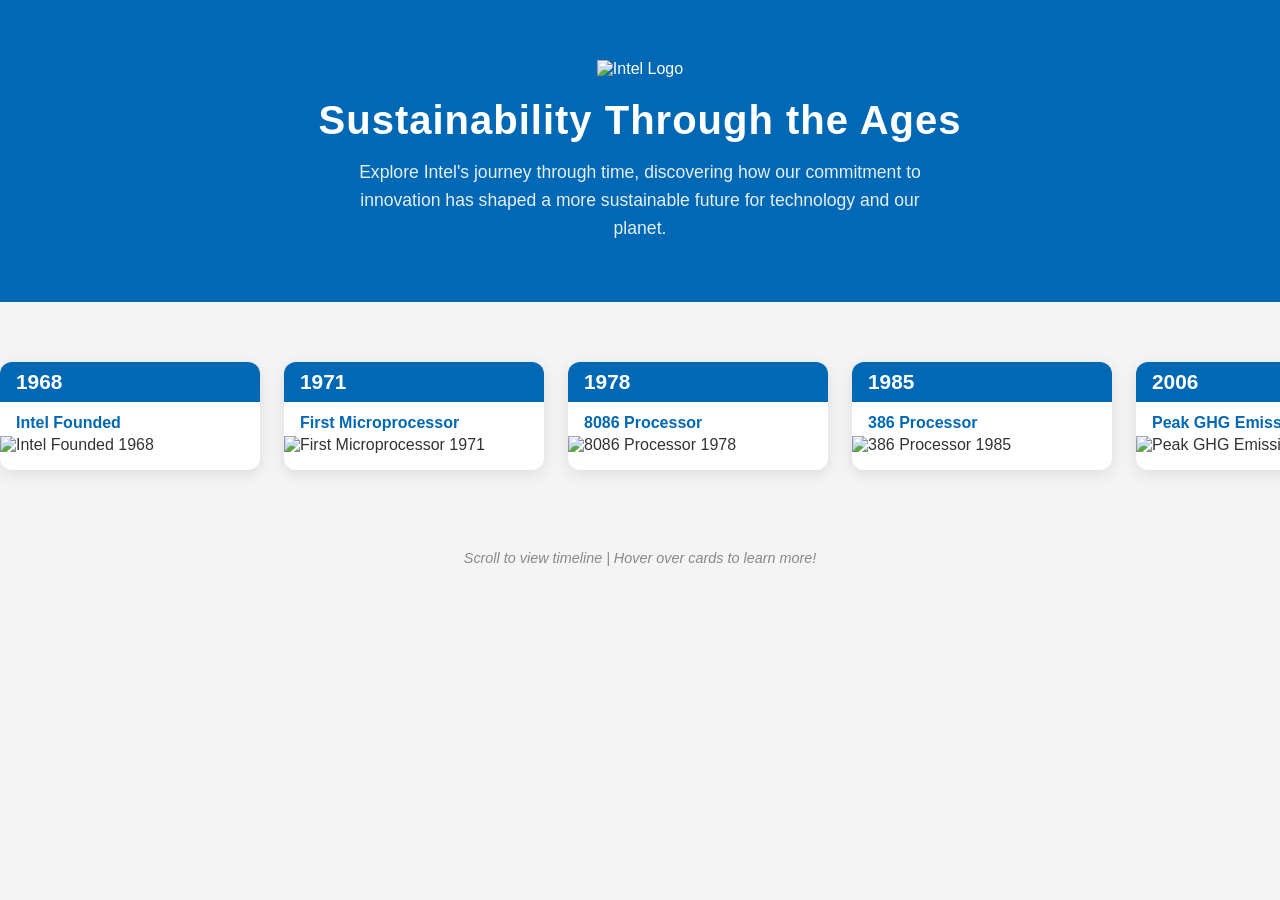
==== index.html @ 313c8bfe "Rename index (1).html to index.html" ====
<!DOCTYPE html>
<html lang="en">
<head>
  <meta charset="UTF-8" />
  <meta name="viewport" content="width=device-width, initial-scale=1.0" />
  <title>Intel: Sustainability Through the Ages</title>
  <link rel="stylesheet" href="style.css" />
</head>
<body>

  <!-- Header / Hero Section -->
  <header>
    <div>
      <img src="img/intel-header-logo.svg" alt="Intel Logo" />
      <h1>Sustainability Through the Ages</h1>
      <p>Explore Intel's journey through time, discovering how our commitment
      to innovation has shaped a more sustainable future for technology
      and our planet.</p>
    </div>
  </header>

  <!-- Timeline Cards Section -->
  <section>
    <div>

      <!-- Card 1: 1968 -->
      <div>
        <h2>1968</h2>
        <h3>Intel Founded</h3>
        <img src="img/1.jpg" alt="Intel Founded 1968" />
        <p>Robert Noyce and Gordon Moore rename the newly formed company
        NM Electronics to Intel Corporation, laying the foundation for
        decades of technological innovation.</p>
      </div>

      <!-- Card 2: 1971 -->
      <div>
        <h2>1971</h2>
        <h3>First Microprocessor</h3>
        <img src="img/2.jpg" alt="First Microprocessor 1971" />
        <p>Intel debuts the 4004, the world's first commercial microprocessor,
        igniting the microprocessor revolution and propelling the future
        of computing devices.</p>
      </div>

      <!-- Card 3: 1978 -->
      <div>
        <h2>1978</h2>
        <h3>8086 Processor</h3>
        <img src="img/3.jpg" alt="8086 Processor 1978" />
        <p>Launch of the 8086 processor, establishing the x86 architecture
        that drives countless PCs and servers in the modern era.</p>
      </div>

      <!-- Card 4: 1985 -->
      <div>
        <h2>1985</h2>
        <h3>386 Processor</h3>
        <img src="img/4.jpg" alt="386 Processor 1985" />
        <p>Intel introduces the 386 processor with 32-bit architecture,
        ushering in a new era of performance and multitasking for
        personal computers.</p>
      </div>

      <!-- Card 5: 2006 -->
      <div>
        <h2>2006</h2>
        <h3>Peak GHG Emissions</h3>
        <img src="img/1.jpg" alt="Peak GHG Emissions 2006" />
        <p>This year marks Intel's highest annual greenhouse gas emissions
        for operations. Over subsequent years, Intel invests heavily in
        chemical abatement, renewable energy, and energy-efficient
        manufacturing to reverse this trend.</p>
      </div>

      <!-- Card 6: 2020 -->
      <div>
        <h2>2020</h2>
        <h3>RISE Strategy</h3>
        <img src="img/2.jpg" alt="RISE Strategy 2020" />
        <p>Intel launches its RISE strategy and 2030 goals, committing to
        responsible, inclusive, and sustainable business practices across
        its global operations and supply chain.</p>
      </div>

      <!-- Card 7: 2021 -->
      <div>
        <h2>2021</h2>
        <h3>Net Zero by 2040</h3>
        <img src="img/3.jpg" alt="Net Zero 2021" />
        <p>Intel announces its commitment to achieve net-zero greenhouse
        gas emissions (Scope 1 and 2) across its global operations
        by 2040, building on years of environmental initiatives.</p>
      </div>

      <!-- Card 8: 2023 -->
      <div>
        <h2>2023</h2>
        <h3>Renewable Electricity</h3>
        <img src="img/4.jpg" alt="Renewable Electricity 2023" />
        <p>The company achieves 99% renewable electricity usage worldwide,
        helping to drastically lower carbon emissions and driving progress
        toward Intel's long-term sustainability goals.</p>
      </div>

      <!-- Card 9: 2024 -->
      <div>
        <h2>2024</h2>
        <h3>Sustainability Summit</h3>
        <img src="img/1.jpg" alt="Sustainability Summit 2024" />
        <p>Intel hosts its first Sustainability Summit, uniting suppliers,
        government officials, and industry leaders to collaborate on
        next-generation sustainable semiconductor manufacturing.</p>
      </div>

    </div>
  </section>

  <p>Scroll to view timeline | Hover over cards to learn more!</p>

</body>
</html>
---- style.css ----
* {
  margin: 0;
  padding: 0;
  box-sizing: border-box;
}

body {
  font-family: 'Arial', sans-serif;
  background-color: #f4f4f4;
  color: #333;
}

/* HERO SECTION */
header {
  background-color: #0068b5;
  color: white;
  padding: 60px 40px;
  text-align: center;
}

header img {
  width: 120px;
  margin-bottom: 20px;
}

header h1 {
  font-size: 2.5rem;
  font-weight: bold;
  margin-bottom: 15px;
  letter-spacing: 1px;
}

header p {
  font-size: 1.1rem;
  max-width: 600px;
  margin: 0 auto;
  opacity: 0.9;
  line-height: 1.6;
}

/* TIMELINE SECTION */
section {
  padding: 40px 20px;
  overflow-x: auto;
  scroll-snap-type: x mandatory;
}

section > div {
  display: flex;
  flex-direction: row;
  gap: 24px;
  width: max-content;
  padding: 20px;
}

/* MILESTONE CARDS */
div > div {
  background: white;
  border-radius: 12px;
  box-shadow: 0 4px 15px rgba(0,0,0,0.1);
  width: 260px;
  overflow: hidden;
  scroll-snap-align: start;
  transition: transform 0.3s ease, box-shadow 0.3s ease;
  position: relative;
  cursor: pointer;
}

div > div:hover {
  transform: scale(1.05);
  box-shadow: 0 8px 25px rgba(0, 104, 181, 0.3);
}

div > div img {
  width: 100%;
  height: 160px;
  object-fit: cover;
}

div > div h2 {
  background-color: #0068b5;
  color: white;
  padding: 8px 16px;
  font-size: 1.3rem;
}

div > div h3 {
  padding: 12px 16px 4px;
  font-size: 1rem;
  color: #0068b5;
}

/* HIDDEN DETAILS - shown on hover */
div > div p {
  padding: 0 16px 16px;
  font-size: 0.85rem;
  color: #555;
  line-height: 1.5;
  max-height: 0;
  overflow: hidden;
  opacity: 0;
  transition: max-height 0.4s ease, opacity 0.4s ease;
}

div > div:hover p {
  max-height: 200px;
  opacity: 1;
}

/* FOOTER NOTE */
section + p {
  text-align: center;
  padding: 20px;
  color: #888;
  font-size: 0.9rem;
  font-style: italic;
}

/* RESPONSIVE - mobile stacks vertically */
@media (max-width: 768px) {
  section > div {
    flex-direction: column;
    width: 100%;
    align-items: center;
  }

  div > div {
    width: 90%;
    max-width: 340px;
  }

  section {
    overflow-x: hidden;
    scroll-snap-type: none;
  }
}
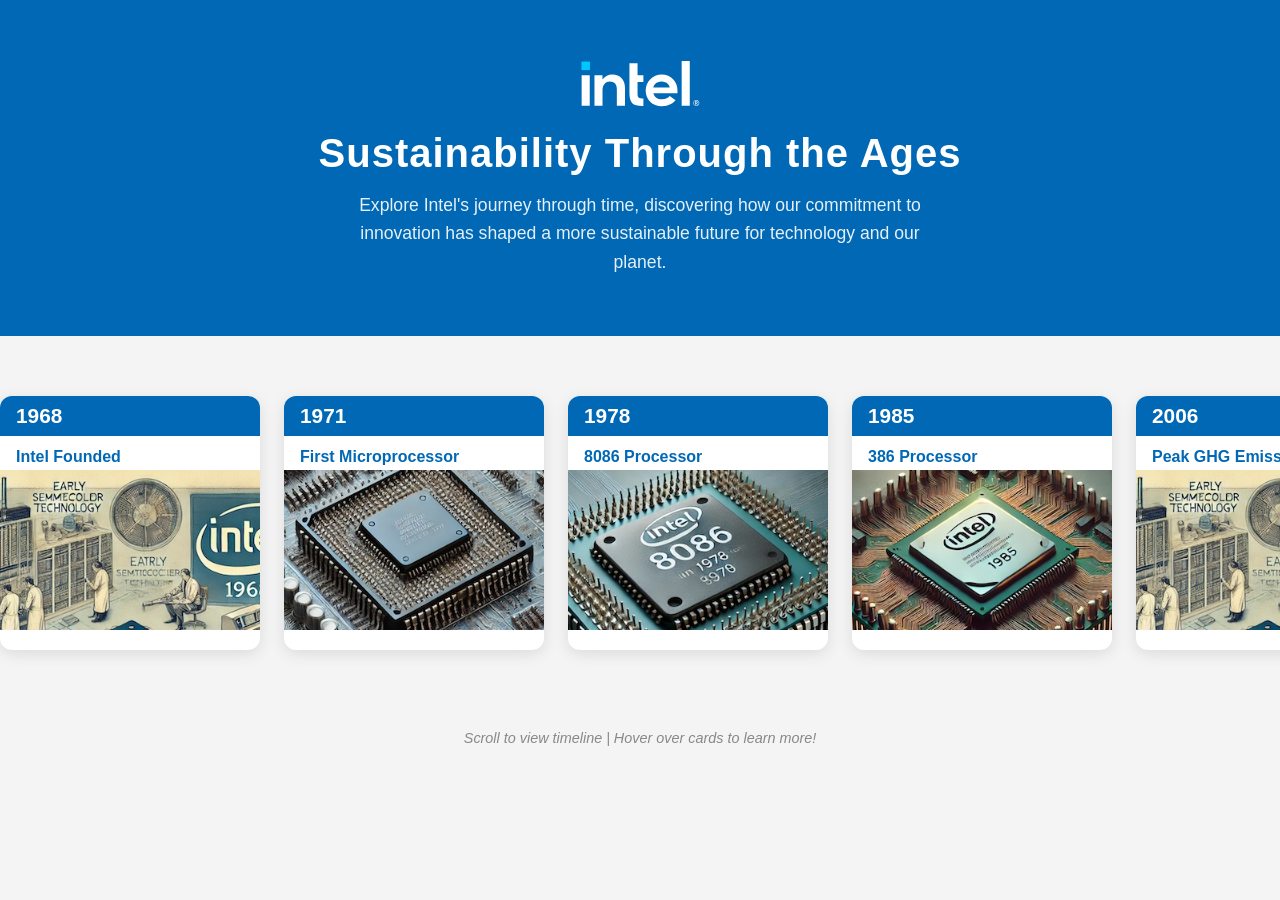
==== commit 5cf62b6f: "Update index.html" ====
--- a/index.html
+++ b/index.html
@@ -11,7 +11,7 @@
   <!-- Header / Hero Section -->
   <header>
     <div>
-      <img src="img/intel-header-logo.svg" alt="Intel Logo" />
+      <img src="intel-header-logo.svg" alt="Intel Logo" />
       <h1>Sustainability Through the Ages</h1>
       <p>Explore Intel's journey through time, discovering how our commitment
       to innovation has shaped a more sustainable future for technology
@@ -27,7 +27,7 @@
       <div>
         <h2>1968</h2>
         <h3>Intel Founded</h3>
-        <img src="img/1.jpg" alt="Intel Founded 1968" />
+        <img src="1.jpg" alt="Intel Founded 1968" />
         <p>Robert Noyce and Gordon Moore rename the newly formed company
         NM Electronics to Intel Corporation, laying the foundation for
         decades of technological innovation.</p>
@@ -37,7 +37,7 @@
       <div>
         <h2>1971</h2>
         <h3>First Microprocessor</h3>
-        <img src="img/2.jpg" alt="First Microprocessor 1971" />
+        <img src="2.jpg" alt="First Microprocessor 1971" />
         <p>Intel debuts the 4004, the world's first commercial microprocessor,
         igniting the microprocessor revolution and propelling the future
         of computing devices.</p>
@@ -47,7 +47,7 @@
       <div>
         <h2>1978</h2>
         <h3>8086 Processor</h3>
-        <img src="img/3.jpg" alt="8086 Processor 1978" />
+        <img src="3.jpg" alt="8086 Processor 1978" />
         <p>Launch of the 8086 processor, establishing the x86 architecture
         that drives countless PCs and servers in the modern era.</p>
       </div>
@@ -56,7 +56,7 @@
       <div>
         <h2>1985</h2>
         <h3>386 Processor</h3>
-        <img src="img/4.jpg" alt="386 Processor 1985" />
+        <img src="4.jpg" alt="386 Processor 1985" />
         <p>Intel introduces the 386 processor with 32-bit architecture,
         ushering in a new era of performance and multitasking for
         personal computers.</p>
@@ -66,7 +66,7 @@
       <div>
         <h2>2006</h2>
         <h3>Peak GHG Emissions</h3>
-        <img src="img/1.jpg" alt="Peak GHG Emissions 2006" />
+        <img src="1.jpg" alt="Peak GHG Emissions 2006" />
         <p>This year marks Intel's highest annual greenhouse gas emissions
         for operations. Over subsequent years, Intel invests heavily in
         chemical abatement, renewable energy, and energy-efficient
@@ -77,7 +77,7 @@
       <div>
         <h2>2020</h2>
         <h3>RISE Strategy</h3>
-        <img src="img/2.jpg" alt="RISE Strategy 2020" />
+        <img src="2.jpg" alt="RISE Strategy 2020" />
         <p>Intel launches its RISE strategy and 2030 goals, committing to
         responsible, inclusive, and sustainable business practices across
         its global operations and supply chain.</p>
@@ -87,7 +87,7 @@
       <div>
         <h2>2021</h2>
         <h3>Net Zero by 2040</h3>
-        <img src="img/3.jpg" alt="Net Zero 2021" />
+        <img src="3.jpg" alt="Net Zero 2021" />
         <p>Intel announces its commitment to achieve net-zero greenhouse
         gas emissions (Scope 1 and 2) across its global operations
         by 2040, building on years of environmental initiatives.</p>
@@ -97,7 +97,7 @@
       <div>
         <h2>2023</h2>
         <h3>Renewable Electricity</h3>
-        <img src="img/4.jpg" alt="Renewable Electricity 2023" />
+        <img src="4.jpg" alt="Renewable Electricity 2023" />
         <p>The company achieves 99% renewable electricity usage worldwide,
         helping to drastically lower carbon emissions and driving progress
         toward Intel's long-term sustainability goals.</p>
@@ -107,7 +107,7 @@
       <div>
         <h2>2024</h2>
         <h3>Sustainability Summit</h3>
-        <img src="img/1.jpg" alt="Sustainability Summit 2024" />
+        <img src="1.jpg" alt="Sustainability Summit 2024" />
         <p>Intel hosts its first Sustainability Summit, uniting suppliers,
         government officials, and industry leaders to collaborate on
         next-generation sustainable semiconductor manufacturing.</p>
